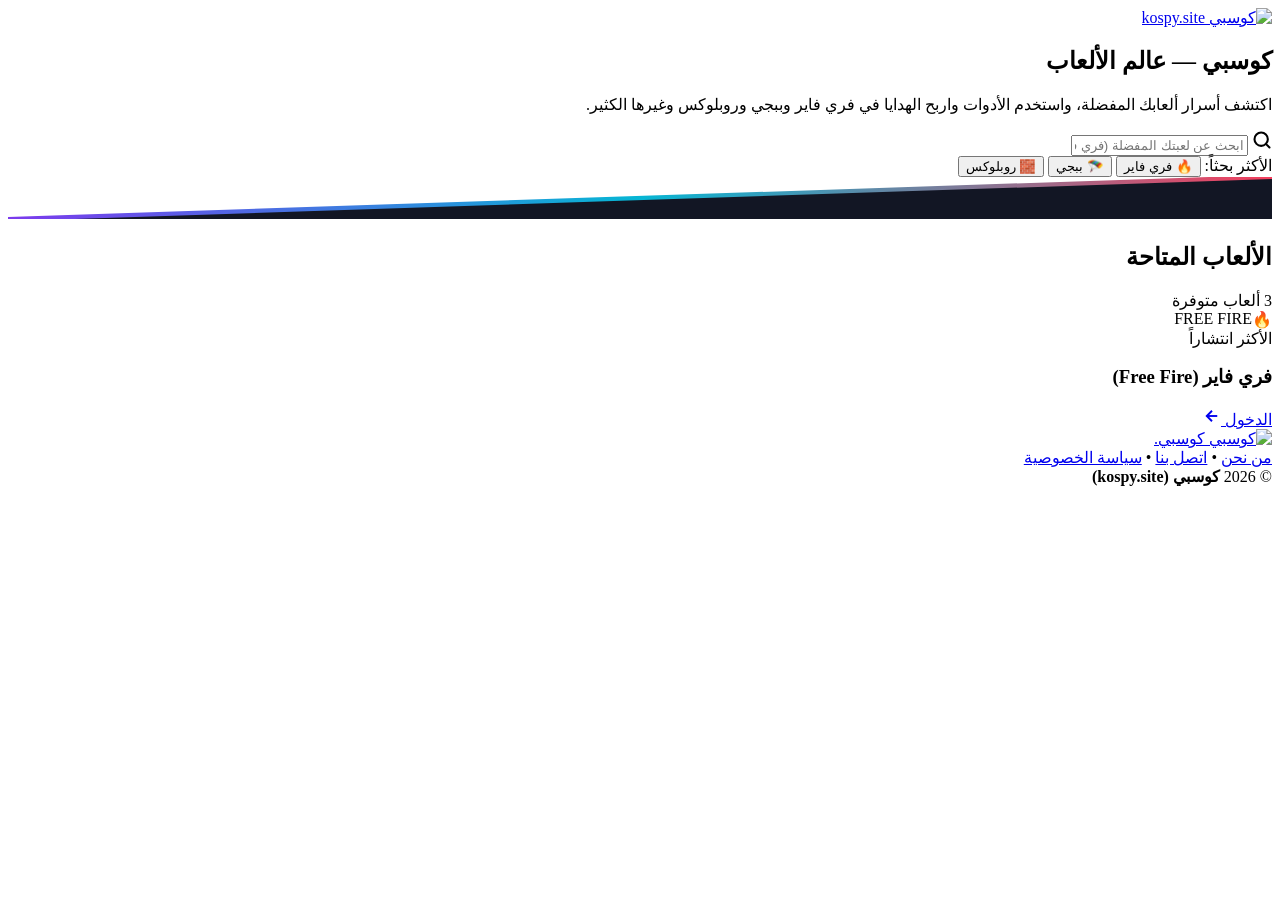
==== index.html @ 6667b2fe "Update index.html" ====
<!DOCTYPE html>
<html lang="ar" dir="rtl">
<head>
    <meta charset="UTF-8">
    <meta name="viewport" content="width=device-width, initial-scale=1.0">
    <meta http-equiv="X-UA-Compatible" content="IE=edge">

    <!-- SEO Primary Meta Tags -->
    <title>كوسبي — عالم الألعاب للمستخدم العربي | kospy.site</title>
    <meta name="title" content="كوسبي — عالم الألعاب للمستخدم العربي | kospy.site">
    <meta name="description" content="اكتشف أسرار ألعابك المفضلة، واستخدم الأدوات والأدلة والهدايا في فري فاير وببجي وروبلوكس وغيرها الكثير.. في مكان واحد على بوابة كوسبي.">
    <meta name="keywords" content="كوسبي, kospy, ألعاب عربية, فري فاير, ببجي, روبلوكس, هدايا ألعاب, أدلة ألعاب, شحنات ألعاب, بوابة ألعاب">
    <meta name="robots" content="index, follow">
    <meta name="language" content="Arabic">
    <meta name="author" content="Kospy Team">
    <meta name="theme-color" content="#0f1117">

    <!-- Canonical URL -->
    <link rel="canonical" href="https://kospy.site/">

    <!-- Open Graph / Facebook Meta Tags -->
    <meta property="og:type" content="website">
    <meta property="og:url" content="https://kospy.site/">
    <meta property="og:title" content="كوسبي — عالم الألعاب للمستخدم العربي">
    <meta property="og:description" content="اكتشف أسرار ألعابك المفضلة، واستخدم الأدوات والأدلة والهدايا في فري فاير وببجي وروبلوكس وغيرها الكثير في مكان واحد.">
    <meta property="og:image" content="https://kospy.site/kospy.png">
    <meta property="og:site_name" content="كوسبي Kospy">
    <meta property="og:locale" content="ar_AR">

    <!-- Twitter Meta Tags -->
    <meta name="twitter:card" content="summary_large_image">
    <meta name="twitter:url" content="https://kospy.site/">
    <meta name="twitter:title" content="كوسبي — عالم الألعاب للمستخدم العربي">
    <meta name="twitter:description" content="اكتشف أسرار ألعابك المفضلة، واستخدم الأدوات والأدلة والهدايا في مكان واحد على كوسبي.">
    <meta name="twitter:image" content="https://kospy.site/kospy.png">

    <!-- Favicon & Search Engine App Icons -->
    <link rel="icon" type="image/png" sizes="32x32" href="Favicon.png">
    <link rel="icon" type="image/png" sizes="16x16" href="Favicon.png">
    <link rel="apple-touch-icon" sizes="180x180" href="Favicon.png">
    <link rel="shortcut icon" type="image/png" href="Favicon.png">
    <link rel="icon" type="image/svg+xml" href="data:image/svg+xml,<svg xmlns='http://www.w3.org/2000/svg' viewBox='0 0 100 100'><text y='.9em' font-size='90'>🎮</text></svg>">

    <!-- Google Fonts: Cairo -->
    <link rel="preconnect" href="https://fonts.googleapis.com">
    <link rel="preconnect" href="https://fonts.gstatic.com" crossorigin>
    <link href="https://fonts.googleapis.com/css2?family=Cairo:wght@400;500;600;700;800;900&display=swap" rel="stylesheet">

    <!-- Custom Stylesheet -->
    <link rel="stylesheet" href="style.css">

    <!-- JSON-LD Structured Data for SEO (WebSite, Organization, ItemList) -->
    <script type="application/ld+json">
    [
      {
        "@context": "https://schema.org",
        "@type": "WebSite",
        "name": "كوسبي",
        "alternateName": "Kospy Gaming",
        "url": "https://kospy.site/",
        "inLanguage": "ar",
        "description": "عالم الألعاب للمستخدم العربي، أدلة، أدوات، وهدايا ألعاب فري فاير، ببجي، روبلوكس وغيرها.",
        "potentialAction": {
          "@type": "SearchAction",
          "target": "https://kospy.site/?q={search_term_string}",
          "query-input": "required name=search_term_string"
        }
      },
      {
        "@context": "https://schema.org",
        "@type": "Organization",
        "name": "كوسبي",
        "url": "https://kospy.site/",
        "logo": "https://kospy.site/kospy.png",
        "sameAs": []
      },
      {
        "@context": "https://schema.org",
        "@type": "ItemList",
        "name": "الألعاب المتاحة على كوسبي",
        "itemListElement": [
          {
            "@type": "ListItem",
            "position": 1,
            "name": "فري فاير (Free Fire)",
            "url": "https://kospy.site/games/Free%20Fire/"
          },
          {
            "@type": "ListItem",
            "position": 2,
            "name": "ببجي موبايل (PUBG Mobile)",
            "url": "https://kospy.site/games/Bubg/"
          },
          {
            "@type": "ListItem",
            "position": 3,
            "name": "روبلوكس (Roblox)",
            "url": "https://kospy.site/games/Roblox/"
          }
        ]
      }
    ]
    </script>
</head>
<body>

    <!-- Background Animated Grid Glow -->
    <div class="bg-glow-container" aria-hidden="true">
        <div class="glow-orb orb-1"></div>
        <div class="glow-orb orb-2"></div>
        <div class="grid-overlay"></div>
    </div>



    <!-- Section 1: Hero Section -->
    <section id="hero" class="hero-section">
        <div class="container">
            <div class="hero-content">
                <!-- 1. Prominent Site Logo -->
                <div class="hero-logo-wrapper">
                    <a href="#" aria-label="كوسبي الصفحة الرئيسية">
                        <img src="kospy.png" alt="كوسبي kospy.site" class="hero-site-logo">
                    </a>
                </div>

                <!-- 2. Main Title -->
                <h1 class="hero-title">
                    كوسبي — <span class="gradient-text">عالم الألعاب</span>
                </h1>

                <!-- 3. Description -->
                <p class="hero-description">
                    اكتشف أسرار ألعابك المفضلة، واستخدم الأدوات واربح الهدايا في فري فاير وببجي وروبلوكس وغيرها الكثير.
                </p>

                <!-- 4. Search Box -->
                <div class="search-box-wrapper">
                    <form class="search-form" onsubmit="event.preventDefault();" role="search">
                        <div class="input-group">
                            <span class="search-icon" aria-hidden="true">
                                <svg width="20" height="20" viewBox="0 0 24 24" fill="none" stroke="currentColor" stroke-width="2.5" stroke-linecap="round" stroke-linejoin="round"><circle cx="11" cy="11" r="8"></circle><line x1="21" y1="21" x2="16.65" y2="16.65"></line></svg>
                            </span>
                            <input
                                type="text"
                                id="gameSearchInput"
                                placeholder="ابحث عن لعبتك المفضلة (فري فاير، ببجي، روبلوكس...)"
                                autocomplete="off"
                                aria-label="البحث عن اللعبة"
                            >
                            <button type="button" id="clearSearchBtn" class="clear-btn" aria-label="مسح البحث" hidden>
                                &times;
                            </button>
                        </div>
                    </form>

                    <!-- Quick Filter Tags (Max 3) -->
                    <div class="quick-tags" aria-label="وسوم البحث السريعة">
                        <span class="tags-label">الأكثر بحثاً:</span>
                        <button type="button" class="tag-btn" data-search="فري فاير">🔥 فري فاير</button>
                        <button type="button" class="tag-btn" data-search=" ببجي">🪂 ببجي</button>
                        <button type="button" class="tag-btn" data-search="روبلوكس">🧱 روبلوكس</button>
                    </div>
                </div>
            </div>
        </div>
    </section>

    <!-- Section 2: Games Cards Grid with Angled Top Divider -->
    <section id="games-section" class="games-section">
        <div class="angled-divider-top" aria-hidden="true">
            <svg viewBox="0 0 1200 40" preserveAspectRatio="none">
                <polygon points="0,40 1200,0 1200,40" fill="#121624"></polygon>
                <line x1="0" y1="40" x2="1200" y2="0" stroke="url(#neonAngleGradient)" stroke-width="4"></line>
                <defs>
                    <linearGradient id="neonAngleGradient" x1="0%" y1="0%" x2="100%" y2="0%">
                        <stop offset="0%" stop-color="#7c3aed" />
                        <stop offset="50%" stop-color="#06b6d4" />
                        <stop offset="100%" stop-color="#f43f5e" />
                    </linearGradient>
                </defs>
            </svg>
        </div>
        <div class="container">
            <div class="section-header">
                <div class="section-title-wrapper">
                    <h2 class="section-title">الألعاب <span class="gradient-text">المتاحة</span></h2>
                </div>
                <div class="games-count-badge">
                    <span id="gamesCount">3</span> ألعاب متوفرة
                </div>
            </div>

            <!-- Game Cards Grid -->
            <div class="games-grid" id="gamesGrid">

                <!-- Game Card 1: Free Fire -->
                <article class="game-card" data-title="فري فاير free fire" data-category="action">
                    <div class="card-banner">
                        <div class="card-image-wrapper">
                            <img src="ff.webp" alt="فري فاير Free Fire" class="card-game-img" width="240" height="240" loading="lazy" decoding="async" onerror="this.style.display='none'; if(this.nextElementSibling) this.nextElementSibling.style.display='flex';">
                            <div class="game-img-placeholder ff-bg" style="display: none;">
                                <span class="game-logo-icon">🔥</span>
                                <span class="game-code-name">FREE FIRE</span>
                            </div>
                        </div>
                        <span class="card-badge badge-popular">الأكثر انتشاراً</span>
                    </div>
                    <div class="card-divider"></div>
                    <div class="card-body">
                        <h3 class="game-name">فري فاير (Free Fire)</h3>
                    </div>
                    <div class="card-footer">
                        <a href="games/Free Fire/index.html" class="btn-entry disabled-entry">
                            <span>الدخول</span>
                            <svg class="btn-arrow" width="18" height="18" viewBox="0 0 24 24" fill="none" stroke="currentColor" stroke-width="2.5"><line x1="19" y1="12" x2="5" y2="12"></line><polyline points="12 19 5 12 12 5"></polyline></svg>
                        </a>
                    </div>
                </article>
            </div>

            <!-- No Results Message -->
            <div class="no-results-box" id="noResults" hidden>
                <div class="no-results-icon">🔎</div>
                <h3>لم نجد ألعاباً تطابق بحثك!</h3>
                <p>جرب البحث بكلمة أخرى مثل "فري فاير" أو "ببجي" أو "روبلوكس".</p>
                <button type="button" class="btn-reset-search" id="resetSearchBtn">إعادة عرض كافة الألعاب</button>
            </div>
        </div>
    </section>

    <!-- Section 3: Footer (Compact Gaming Footer) -->
    <footer class="main-footer" id="about">
        <div class="container">
            <div class="footer-compact-inner">
                <div class="footer-brand">
                    <a href="#" class="brand-logo">
                        <img src="Favicon.png" alt="كوسبي" class="footer-logo-img">
                        <span class="logo-text">كوسبي<span class="logo-dot">.</span></span>
                    </a>
                </div>

                <nav class="footer-nav" aria-label="روابط الموقع">
                    <a href="about.html">من نحن</a>
                    <span class="nav-sep">•</span>
                    <a href="contact.html">اتصل بنا</a>
                    <span class="nav-sep">•</span>
                    <a href="privacy.html">سياسة الخصوصية</a>
                </nav>

                <div class="copyright-text">
                    &copy; <span id="currentYear">2026</span> <strong>كوسبي (kospy.site)</strong>
                </div>
            </div>
        </div>
    </footer>

    <!-- JavaScript File -->
    <script src="script.js"></script>
</body>
</html>
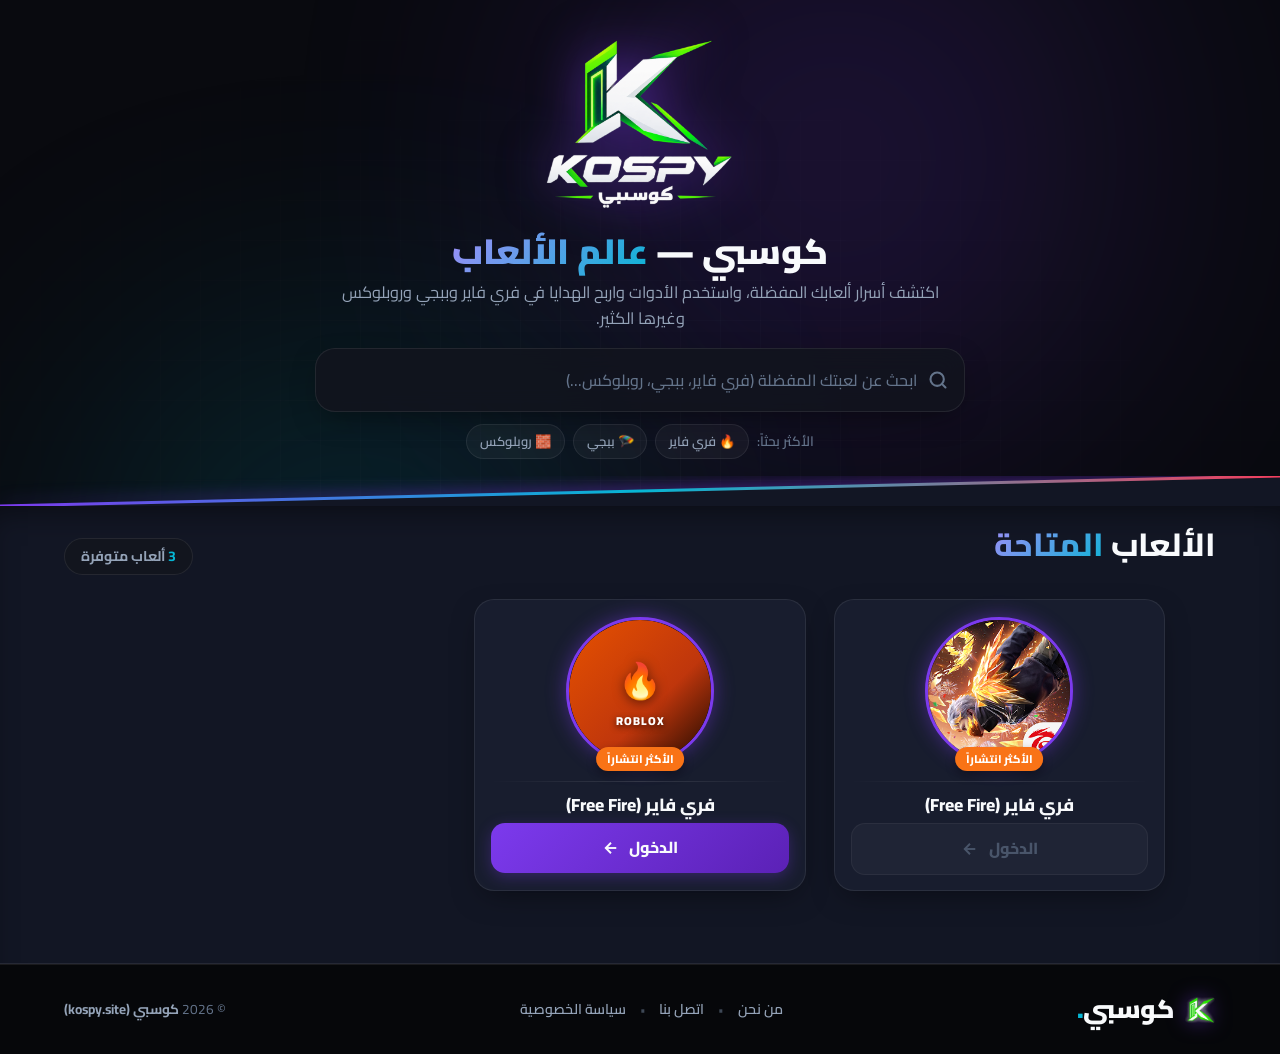
==== commit 53f1f00d: "Fix HTML encoding issues in index.html" ====
--- a/index.html
+++ b/index.html
@@ -158,7 +158,7 @@
                     <div class="quick-tags" aria-label="وسوم البحث السريعة">
                         <span class="tags-label">الأكثر بحثاً:</span>
                         <button type="button" class="tag-btn" data-search="فري فاير">🔥 فري فاير</button>
-                        <button type="button" class="tag-btn" data-search=" ببجي">🪂 ببجي</button>
+                        <button type="button" class="tag-btn" data-search="ببجي">🪂 ببجي</button>
                         <button type="button" class="tag-btn" data-search="روبلوكس">🧱 روبلوكس</button>
                     </div>
                 </div>
@@ -217,6 +217,29 @@
                         </a>
                     </div>
                 </article>
+                <!-- Game Card 2: Roblox -->
+                <article class="game-card" data-title="فري فاير free fire" data-category="action">
+                    <div class="card-banner">
+                        <div class="card-image-wrapper">
+                            <img src="roblox.webp" alt="روبلوكس Roblox" class="card-game-img" width="240" height="240" loading="lazy" decoding="async" onerror="this.style.display='none'; if(this.nextElementSibling) this.nextElementSibling.style.display='flex';">
+                            <div class="game-img-placeholder ff-bg" style="display: none;">
+                                <span class="game-logo-icon">🔥</span>
+                                <span class="game-code-name">Roblox</span>
+                            </div>
+                        </div>
+                        <span class="card-badge badge-popular">الأكثر انتشاراً</span>
+                    </div>
+                    <div class="card-divider"></div>
+                    <div class="card-body">
+                        <h3 class="game-name">فري فاير (Free Fire)</h3>
+                    </div>
+                    <div class="card-footer">
+                        <a href="games/Roblox/index.html" class="btn-entry">
+                            <span>الدخول</span>
+                            <svg class="btn-arrow" width="18" height="18" viewBox="0 0 24 24" fill="none" stroke="currentColor" stroke-width="2.5"><line x1="19" y1="12" x2="5" y2="12"></line><polyline points="12 19 5 12 12 5"></polyline></svg>
+                        </a>
+                    </div>
+                </article>
             </div>
 
             <!-- No Results Message -->
--- a/style.css
+++ b/style.css
@@ -0,0 +1,964 @@
+/* ==========================================================================
+   KOSPY.SITE — Dark Gaming UI Stylesheet
+   Version: 1.0.0
+   Author: Kospy Design System
+   ========================================================================== */
+
+/* --------------------------------------------------------------------------
+   1. CSS Custom Properties / Variables
+   -------------------------------------------------------------------------- */
+:root {
+    --font-family: 'Cairo', system-ui, -apple-system, BlinkMacSystemFont, 'Segoe UI', Roboto, sans-serif;
+
+    /* Color Palette */
+    --bg-dark: #090a0f;
+    --bg-surface: #12151e;
+    --bg-surface-card: #161a26;
+    --bg-surface-hover: #1e2436;
+
+    --accent-purple: #7c3aed;
+    --accent-purple-light: #a78bfa;
+    --accent-purple-glow: rgba(124, 58, 237, 0.35);
+
+    --accent-cyan: #06b6d4;
+    --accent-cyan-glow: rgba(6, 182, 212, 0.35);
+
+    --accent-pink: #f43f5e;
+    --accent-green: #10b981;
+    --accent-orange: #f97316;
+
+    --text-primary: #f8fafc;
+    --text-secondary: #94a3b8;
+    --text-muted: #64748b;
+
+    --border-color: rgba(255, 255, 255, 0.08);
+    --border-color-glow: rgba(124, 58, 237, 0.5);
+
+    /* Spacing & Sizes */
+    --container-max-width: 1200px;
+    --header-height: 76px;
+    --radius-sm: 8px;
+    --radius-md: 14px;
+    --radius-lg: 20px;
+    --radius-full: 9999px;
+
+    /* Transitions & Shadows */
+    --transition-fast: 0.2s cubic-bezier(0.4, 0, 0.2, 1);
+    --transition-normal: 0.3s cubic-bezier(0.4, 0, 0.2, 1);
+    --shadow-glow: 0 0 25px rgba(124, 58, 237, 0.25);
+    --shadow-card: 0 10px 30px -10px rgba(0, 0, 0, 0.5);
+}
+
+/* --------------------------------------------------------------------------
+   2. Reset & General Setup
+   -------------------------------------------------------------------------- */
+*, *::before, *::after {
+    box-sizing: border-box;
+    margin: 0;
+    padding: 0;
+}
+
+html {
+    scroll-behavior: smooth;
+    font-size: 16px;
+}
+
+body {
+    font-family: var(--font-family);
+    background-color: var(--bg-dark);
+    color: var(--text-primary);
+    line-height: 1.6;
+    overflow-x: hidden;
+    min-height: 100vh;
+    display: flex;
+    flex-direction: column;
+    -webkit-font-smoothing: antialiased;
+    -moz-osx-font-smoothing: grayscale;
+}
+
+/* Custom Scrollbar */
+::-webkit-scrollbar {
+    width: 10px;
+}
+::-webkit-scrollbar-track {
+    background: var(--bg-dark);
+}
+::-webkit-scrollbar-thumb {
+    background: #262b3d;
+    border-radius: var(--radius-full);
+}
+::-webkit-scrollbar-thumb:hover {
+    background: var(--accent-purple);
+}
+
+/* Container */
+.container {
+    width: 100%;
+    max-width: var(--container-max-width);
+    margin: 0 auto;
+    padding: 0 1.5rem;
+}
+
+a {
+    color: inherit;
+    text-decoration: none;
+    transition: var(--transition-fast);
+}
+
+button {
+    font-family: inherit;
+    cursor: pointer;
+    border: none;
+    outline: none;
+    background: none;
+}
+
+/* --------------------------------------------------------------------------
+   3. Dynamic Background Effects
+   -------------------------------------------------------------------------- */
+.bg-glow-container {
+    position: fixed;
+    top: 0;
+    left: 0;
+    width: 100vw;
+    height: 100vh;
+    pointer-events: none;
+    z-index: -1;
+    overflow: hidden;
+}
+
+.glow-orb {
+    position: absolute;
+    border-radius: 50%;
+    filter: blur(140px);
+    opacity: 0.22;
+    animation: floatOrb 18s ease-in-out infinite alternate;
+}
+
+.orb-1 {
+    top: -10%;
+    right: 15%;
+    width: 500px;
+    height: 500px;
+    background: var(--accent-purple);
+}
+
+.orb-2 {
+    top: 40%;
+    left: 10%;
+    width: 450px;
+    height: 450px;
+    background: var(--accent-cyan);
+    animation-delay: -7s;
+}
+
+.grid-overlay {
+    position: absolute;
+    inset: 0;
+    background-image:
+        linear-gradient(to right, rgba(255, 255, 255, 0.02) 1px, transparent 1px),
+        linear-gradient(to bottom, rgba(255, 255, 255, 0.02) 1px, transparent 1px);
+    background-size: 40px 40px;
+    mask-image: radial-gradient(ellipse at center, rgba(0,0,0,1) 0%, rgba(0,0,0,0) 80%);
+}
+
+@keyframes floatOrb {
+    0% { transform: translate(0, 0) scale(1); }
+    50% { transform: translate(40px, 30px) scale(1.1); }
+    100% { transform: translate(-30px, -20px) scale(0.95); }
+}
+
+/* --------------------------------------------------------------------------
+   4. Header & Navigation
+   -------------------------------------------------------------------------- */
+.main-header {
+    position: sticky;
+    top: 0;
+    z-index: 100;
+    height: var(--header-height);
+    background: rgba(9, 10, 15, 0.75);
+    backdrop-filter: blur(16px);
+    -webkit-backdrop-filter: blur(16px);
+    border-bottom: 1px solid var(--border-color);
+}
+
+.header-content {
+    display: flex;
+    align-items: center;
+    justify-content: space-between;
+    height: 100%;
+}
+
+.brand-logo {
+    display: flex;
+    align-items: center;
+    gap: 0.6rem;
+}
+
+.logo-icon {
+    font-size: 1.8rem;
+    filter: drop-shadow(0 0 10px rgba(124, 58, 237, 0.6));
+    animation: pulseIcon 3s ease-in-out infinite alternate;
+}
+
+.logo-text {
+    font-size: 1.6rem;
+    font-weight: 900;
+    letter-spacing: -0.5px;
+    color: var(--text-primary);
+}
+
+.logo-dot {
+    color: var(--accent-cyan);
+}
+
+.nav-links {
+    display: flex;
+    align-items: center;
+    gap: 2rem;
+}
+
+.nav-link {
+    font-weight: 600;
+    font-size: 1rem;
+    color: var(--text-secondary);
+    position: relative;
+    padding: 0.4rem 0;
+}
+
+.nav-link:hover, .nav-link.active {
+    color: var(--text-primary);
+}
+
+.nav-link.active::after {
+    content: '';
+    position: absolute;
+    bottom: 0;
+    right: 0;
+    width: 100%;
+    height: 2px;
+    background: linear-gradient(90deg, var(--accent-purple), var(--accent-cyan));
+    border-radius: var(--radius-full);
+}
+
+.btn-header-glow {
+    display: inline-flex;
+    align-items: center;
+    padding: 0.6rem 1.4rem;
+    background: rgba(124, 58, 237, 0.15);
+    border: 1px solid rgba(124, 58, 237, 0.4);
+    color: var(--text-primary);
+    font-weight: 700;
+    font-size: 0.95rem;
+    border-radius: var(--radius-full);
+    transition: var(--transition-normal);
+}
+
+.btn-header-glow:hover {
+    background: var(--accent-purple);
+    box-shadow: 0 0 20px var(--accent-purple-glow);
+    transform: translateY(-2px);
+}
+
+/* --------------------------------------------------------------------------
+   5. Hero Section (Balanced Proportional Design)
+   -------------------------------------------------------------------------- */
+.hero-section {
+    padding: 2.5rem 0 1rem 0;
+    text-align: center;
+    position: relative;
+}
+
+.hero-logo-wrapper {
+    margin-bottom: 0.8rem;
+    display: flex;
+    justify-content: center;
+    align-items: center;
+}
+
+.hero-site-logo {
+    max-width: 195px;
+    height: auto;
+    object-fit: contain;
+    filter: drop-shadow(0 0 25px rgba(124, 58, 237, 0.5));
+    transition: transform var(--transition-normal), filter var(--transition-normal);
+}
+
+.hero-site-logo:hover {
+    transform: scale(1.04);
+    filter: drop-shadow(0 0 35px rgba(6, 182, 212, 0.65));
+}
+
+.hero-brand-logo .logo-text {
+    font-size: 2rem;
+}
+
+.hero-content {
+    max-width: 720px;
+    margin: 0 auto;
+    display: flex;
+    flex-direction: column;
+    align-items: center;
+}
+
+.hero-badge {
+    display: inline-flex;
+    align-items: center;
+    gap: 0.5rem;
+    background: rgba(16, 185, 129, 0.1);
+    border: 1px solid rgba(16, 185, 129, 0.3);
+    color: var(--accent-green);
+    padding: 0.3rem 0.95rem;
+    border-radius: var(--radius-full);
+    font-size: 0.82rem;
+    font-weight: 700;
+    margin-bottom: 0.65rem;
+}
+
+.badge-dot {
+    width: 8px;
+    height: 8px;
+    background-color: var(--accent-green);
+    border-radius: 50%;
+    box-shadow: 0 0 8px var(--accent-green);
+    animation: blinkDot 1.5s infinite;
+}
+
+@keyframes blinkDot {
+    0%, 100% { opacity: 1; }
+    50% { opacity: 0.3; }
+}
+
+.hero-title {
+    font-size: 2.2rem;
+    font-weight: 900;
+    line-height: 1.25;
+    margin-bottom: 0.45rem;
+    color: var(--text-primary);
+}
+
+.gradient-text {
+    background: linear-gradient(135deg, var(--accent-purple-light) 0%, var(--accent-cyan) 100%);
+    -webkit-background-clip: text;
+    -webkit-text-fill-color: transparent;
+    background-clip: text;
+}
+
+.hero-description {
+    font-size: 1.02rem;
+    color: var(--text-secondary);
+    line-height: 1.55;
+    margin-bottom: 1.1rem;
+    max-width: 640px;
+}
+
+/* Search Box Component */
+.search-box-wrapper {
+    width: 100%;
+    max-width: 650px;
+}
+
+.search-form {
+    position: relative;
+    width: 100%;
+}
+
+.input-group {
+    position: relative;
+    display: flex;
+    align-items: center;
+    background: rgba(18, 21, 30, 0.85);
+    border: 1px solid var(--border-color);
+    border-radius: var(--radius-lg);
+    padding: 0.35rem 1rem;
+    backdrop-filter: blur(12px);
+    transition: var(--transition-normal);
+    box-shadow: var(--shadow-card);
+}
+
+.input-group:focus-within {
+    border-color: var(--accent-purple);
+    box-shadow: 0 0 20px var(--accent-purple-glow);
+    background: var(--bg-surface-card);
+}
+
+.search-icon {
+    display: flex;
+    align-items: center;
+    color: var(--text-muted);
+    margin-left: 0.7rem;
+}
+
+.input-group:focus-within .search-icon {
+    color: var(--accent-purple-light);
+}
+
+#gameSearchInput {
+    width: 100%;
+    background: transparent;
+    border: none;
+    outline: none;
+    color: var(--text-primary);
+    font-size: 1rem;
+    font-weight: 600;
+    font-family: var(--font-family);
+    padding: 0.65rem 0;
+}
+
+#gameSearchInput::placeholder {
+    color: var(--text-muted);
+    font-weight: 500;
+}
+
+.clear-btn {
+    font-size: 1.3rem;
+    color: var(--text-muted);
+    padding: 0 0.4rem;
+    transition: var(--transition-fast);
+}
+
+.clear-btn:hover {
+    color: var(--accent-pink);
+}
+
+/* Quick Filter Tags */
+.quick-tags {
+    display: flex;
+    align-items: center;
+    justify-content: center;
+    flex-wrap: wrap;
+    gap: 0.5rem;
+    margin-top: 0.7rem;
+}
+
+.tags-label {
+    font-size: 0.85rem;
+    color: var(--text-muted);
+    font-weight: 600;
+}
+
+.tag-btn {
+    background: rgba(255, 255, 255, 0.04);
+    border: 1px solid var(--border-color);
+    color: var(--text-secondary);
+    padding: 0.3rem 0.8rem;
+    border-radius: var(--radius-full);
+    font-size: 0.82rem;
+    font-weight: 600;
+    transition: var(--transition-fast);
+}
+
+.tag-btn:hover {
+    background: rgba(124, 58, 237, 0.15);
+    border-color: rgba(124, 58, 237, 0.4);
+    color: var(--text-primary);
+    transform: translateY(-1px);
+}
+
+/* --------------------------------------------------------------------------
+   Section Separator (Hero -> Games)
+   -------------------------------------------------------------------------- */
+.angled-divider-top {
+    position: absolute;
+    top: -29px;
+    left: 0;
+    width: 100%;
+    height: 30px;
+    overflow: hidden;
+    line-height: 0;
+    pointer-events: none;
+    z-index: 2;
+}
+
+.angled-divider-top svg {
+    display: block;
+    width: 100%;
+    height: 100%;
+    filter: drop-shadow(0 -3px 8px rgba(124, 58, 237, 0.4));
+}
+
+/* --------------------------------------------------------------------------
+   6. Games Grid Section (Section 2)
+   -------------------------------------------------------------------------- */
+.games-section {
+    background-color: #121624;
+    padding: 0.85rem 0 4.5rem 0;
+    position: relative;
+    margin-top: 30px;
+    border-bottom: 1px solid var(--border-color);
+    box-shadow: inset 0 20px 30px -15px rgba(0, 0, 0, 0.5);
+}
+
+.section-header {
+    display: flex;
+    align-items: flex-end;
+    justify-content: space-between;
+    margin-bottom: 1.5rem;
+    flex-wrap: wrap;
+    gap: 1rem;
+}
+
+.section-title {
+    font-size: 2rem;
+    font-weight: 800;
+    margin-bottom: 0.3rem;
+}
+
+.section-subtitle {
+    color: var(--text-secondary);
+    font-size: 0.95rem;
+}
+
+.games-count-badge {
+    background: var(--bg-surface);
+    border: 1px solid var(--border-color);
+    padding: 0.4rem 1rem;
+    border-radius: var(--radius-full);
+    font-size: 0.88rem;
+    font-weight: 700;
+    color: var(--text-secondary);
+}
+
+.games-count-badge span {
+    color: var(--accent-cyan);
+}
+
+/* Responsive CSS Grid */
+.games-grid {
+    display: grid;
+    grid-template-columns: repeat(auto-fill, minmax(260px, 1fr));
+    gap: 1.5rem;
+}
+
+/* Circular Gaming Card Item */
+.game-card {
+    background: #181d2e;
+    border: 1px solid rgba(255, 255, 255, 0.08);
+    border-radius: var(--radius-lg);
+    padding: 1.1rem 1rem 0.95rem;
+    display: flex;
+    flex-direction: column;
+    align-items: center;
+    text-align: center;
+    transition: var(--transition-normal);
+    position: relative;
+    box-shadow: var(--shadow-card);
+}
+
+.game-card:hover {
+    transform: translateY(-5px);
+    border-color: var(--border-color-glow);
+    box-shadow: 0 12px 30px -8px rgba(124, 58, 237, 0.35);
+}
+
+/* Larger Circular Image Container */
+.card-banner {
+    position: relative;
+    width: 148px;
+    height: 148px;
+    margin-bottom: 0.5rem;
+    display: flex;
+    justify-content: center;
+    align-items: center;
+}
+
+.card-image-wrapper {
+    width: 100%;
+    height: 100%;
+    border-radius: 50%;
+    overflow: hidden;
+    border: 3px solid var(--accent-purple);
+    box-shadow: 0 0 20px rgba(124, 58, 237, 0.45);
+    background: #0d101a;
+    position: relative;
+}
+
+.card-game-img {
+    width: 100%;
+    height: 100%;
+    object-fit: cover;
+    display: block;
+    transition: transform var(--transition-normal);
+}
+
+.game-card:hover .card-game-img {
+    transform: scale(1.08);
+}
+
+.game-img-placeholder {
+    width: 100%;
+    height: 100%;
+    border-radius: 50%;
+    display: flex;
+    flex-direction: column;
+    align-items: center;
+    justify-content: center;
+    gap: 0.2rem;
+    transition: var(--transition-normal);
+}
+
+.ff-bg {
+    background: linear-gradient(135deg, #e65100 0%, #bf360c 60%, #1a0800 100%);
+}
+
+.pubg-bg {
+    background: linear-gradient(135deg, #ff6f00 0%, #4e342e 60%, #0d0907 100%);
+}
+
+.roblox-bg {
+    background: linear-gradient(135deg, #d50000 0%, #37474f 60%, #0f1416 100%);
+}
+
+.fortnite-bg {
+    background: linear-gradient(135deg, #6a1b9a 0%, #283593 60%, #090b1c 100%);
+}
+
+.mc-bg {
+    background: linear-gradient(135deg, #2e7d32 0%, #1b5e20 60%, #081a09 100%);
+}
+
+.gta-bg {
+    background: linear-gradient(135deg, #c2185b 0%, #4a148c 60%, #0f051c 100%);
+}
+
+.game-logo-icon {
+    font-size: 2.2rem;
+    filter: drop-shadow(0 2px 6px rgba(0,0,0,0.5));
+}
+
+.game-code-name {
+    font-size: 0.72rem;
+    font-weight: 900;
+    letter-spacing: 1px;
+    color: #ffffff;
+    text-shadow: 0 2px 6px rgba(0,0,0,0.7);
+    text-transform: uppercase;
+}
+
+/* Badges */
+.card-badge {
+    position: absolute;
+    bottom: -6px;
+    left: 50%;
+    transform: translateX(-50%);
+    white-space: nowrap;
+    padding: 0.2rem 0.65rem;
+    border-radius: var(--radius-full);
+    font-size: 0.7rem;
+    font-weight: 800;
+    box-shadow: 0 4px 10px rgba(0,0,0,0.4);
+    z-index: 2;
+}
+
+.badge-popular {
+    background: var(--accent-orange);
+    color: #fff;
+}
+
+.badge-hot {
+    background: var(--accent-pink);
+    color: #fff;
+}
+
+.badge-new {
+    background: var(--accent-cyan);
+    color: #000;
+}
+
+.badge-trending {
+    background: var(--accent-purple);
+    color: #fff;
+}
+
+.badge-creative {
+    background: var(--accent-green);
+    color: #fff;
+}
+
+/* Horizontal Split Line */
+.card-divider {
+    width: 100%;
+    height: 1px;
+    background: linear-gradient(90deg, transparent, rgba(255, 255, 255, 0.12), transparent);
+    margin: 0.45rem 0;
+}
+
+/* Body & Footer */
+.card-body {
+    padding: 0.15rem 0 0.15rem 0;
+    width: 100%;
+}
+
+.game-name {
+    font-size: 1.1rem;
+    font-weight: 800;
+    margin: 0 0 0.1rem 0;
+    color: var(--text-primary);
+}
+
+.card-footer {
+    width: 100%;
+    padding: 0;
+    border-top: none;
+}
+
+.btn-entry {
+    display: flex;
+    align-items: center;
+    justify-content: center;
+    gap: 0.6rem;
+    width: 100%;
+    padding: 0.75rem 0;
+    background: linear-gradient(135deg, var(--accent-purple) 0%, #5b21b6 100%);
+    color: var(--text-primary);
+    font-weight: 800;
+    font-size: 1rem;
+    border-radius: var(--radius-md);
+    transition: var(--transition-normal);
+    box-shadow: 0 4px 15px rgba(124, 58, 237, 0.3);
+}
+
+.btn-entry:hover {
+    background: linear-gradient(135deg, #8b5cf6 0%, var(--accent-purple) 100%);
+    box-shadow: 0 6px 20px var(--accent-purple-glow);
+}
+
+.btn-arrow {
+    transition: transform var(--transition-fast);
+}
+
+.btn-entry:hover .btn-arrow {
+    transform: translateX(-4px);
+}
+
+.disabled-entry {
+    background: rgba(255, 255, 255, 0.05) !important;
+    border: 1px solid var(--border-color);
+    color: var(--text-muted) !important;
+    box-shadow: none !important;
+    cursor: not-allowed;
+    pointer-events: none;
+    opacity: 0.65;
+}
+
+/* No Results Container */
+.no-results-box {
+    text-align: center;
+    padding: 4rem 2rem;
+    background: var(--bg-surface-card);
+    border: 1px dashed var(--border-color);
+    border-radius: var(--radius-lg);
+    margin-top: 1rem;
+}
+
+.no-results-icon {
+    font-size: 3.5rem;
+    margin-bottom: 1rem;
+    opacity: 0.6;
+}
+
+.no-results-box h3 {
+    font-size: 1.4rem;
+    margin-bottom: 0.5rem;
+}
+
+.no-results-box p {
+    color: var(--text-secondary);
+    margin-bottom: 1.5rem;
+}
+
+.btn-reset-search {
+    background: var(--accent-purple);
+    color: var(--text-primary);
+    font-weight: 700;
+    padding: 0.6rem 1.5rem;
+    border-radius: var(--radius-full);
+    transition: var(--transition-fast);
+}
+
+.btn-reset-search:hover {
+    box-shadow: 0 0 15px var(--accent-purple-glow);
+}
+
+/* --------------------------------------------------------------------------
+   7. Footer Section (Compact Sleek Design)
+   -------------------------------------------------------------------------- */
+.main-footer {
+    background: #06070a;
+    border-top: 1px solid var(--border-color);
+    padding: 1.5rem 0;
+    margin-top: auto;
+}
+
+.footer-compact-inner {
+    display: flex;
+    align-items: center;
+    justify-content: space-between;
+    flex-wrap: wrap;
+    gap: 1.25rem;
+}
+
+.footer-logo-img {
+    width: 32px;
+    height: 32px;
+    object-fit: contain;
+    filter: drop-shadow(0 0 10px rgba(124, 58, 237, 0.6));
+    border-radius: var(--radius-sm);
+}
+
+.footer-nav {
+    display: flex;
+    align-items: center;
+    gap: 0.85rem;
+    flex-wrap: wrap;
+}
+
+.footer-nav a {
+    color: var(--text-secondary);
+    font-size: 0.88rem;
+    font-weight: 600;
+    transition: var(--transition-fast);
+}
+
+.footer-nav a:hover {
+    color: var(--accent-purple-light);
+}
+
+.nav-sep {
+    color: var(--text-muted);
+    font-size: 0.75rem;
+    opacity: 0.6;
+}
+
+.copyright-text {
+    font-size: 0.85rem;
+    color: var(--text-muted);
+}
+
+.copyright-text strong {
+    color: var(--text-secondary);
+}
+
+.footer-badge span {
+    font-size: 0.85rem;
+    color: var(--text-muted);
+    background: rgba(255, 255, 255, 0.03);
+    padding: 0.35rem 0.9rem;
+    border-radius: var(--radius-full);
+    border: 1px solid var(--border-color);
+}
+
+/* --------------------------------------------------------------------------
+   8. Responsive Media Queries (Mobile & Desktop Grid Tweaks)
+   -------------------------------------------------------------------------- */
+@media (min-width: 769px) {
+    .games-grid {
+        grid-template-columns: repeat(3, 1fr);
+        gap: 1.75rem;
+        max-width: 1050px;
+        margin: 0 auto;
+    }
+}
+
+@media (max-width: 992px) {
+    .hero-title {
+        font-size: 2.1rem;
+    }
+}
+
+@media (max-width: 768px) {
+    .hero-site-logo {
+        max-width: 155px;
+    }
+    .hero-section {
+        padding: 1.5rem 0 0.2rem 0;
+    }
+    .hero-title {
+        font-size: 1.65rem;
+    }
+    .hero-description {
+        font-size: 0.9rem;
+        margin-bottom: 0.85rem;
+    }
+    .section-title {
+        font-size: 1.5rem;
+    }
+    .footer-compact-inner {
+        flex-direction: column;
+        text-align: center;
+        gap: 0.75rem;
+    }
+}
+
+/* Mobile Screens: 2 Cards Side-By-Side Grid */
+@media (max-width: 640px) {
+    .container {
+        padding: 0 0.8rem;
+    }
+    .hero-section {
+        padding: 1.25rem 0 0.1rem 0;
+    }
+    .quick-tags {
+        margin-top: 0.45rem;
+        margin-bottom: 0;
+    }
+    .games-section {
+        margin-top: 20px;
+        padding: 0.5rem 0 3.5rem 0;
+    }
+    .angled-divider-top {
+        top: -19px;
+        height: 20px;
+    }
+    .section-header {
+        margin-bottom: 1rem;
+    }
+    .games-grid {
+        grid-template-columns: repeat(2, 1fr);
+        gap: 0.75rem;
+    }
+    .game-card {
+        padding: 1rem 0.6rem 0.85rem;
+    }
+    .card-banner {
+        width: 88px;
+        height: 88px;
+        margin-bottom: 0.65rem;
+    }
+    .card-image-wrapper {
+        border-width: 2px;
+    }
+    .game-logo-icon {
+        font-size: 1.6rem;
+    }
+    .game-code-name {
+        font-size: 0.6rem;
+    }
+    .card-badge {
+        font-size: 0.58rem;
+        padding: 0.15rem 0.45rem;
+        bottom: -5px;
+    }
+    .card-body {
+        padding: 0.15rem 0 0.15rem 0;
+    }
+    .game-name {
+        font-size: 0.88rem;
+        white-space: nowrap;
+        overflow: hidden;
+        text-overflow: ellipsis;
+    }
+    .card-footer {
+        padding: 0;
+    }
+    .btn-entry {
+        padding: 0.42rem 0;
+        font-size: 0.8rem;
+        border-radius: var(--radius-sm);
+        gap: 0.35rem;
+    }
+    .btn-arrow {
+        width: 13px;
+        height: 13px;
+    }
+}
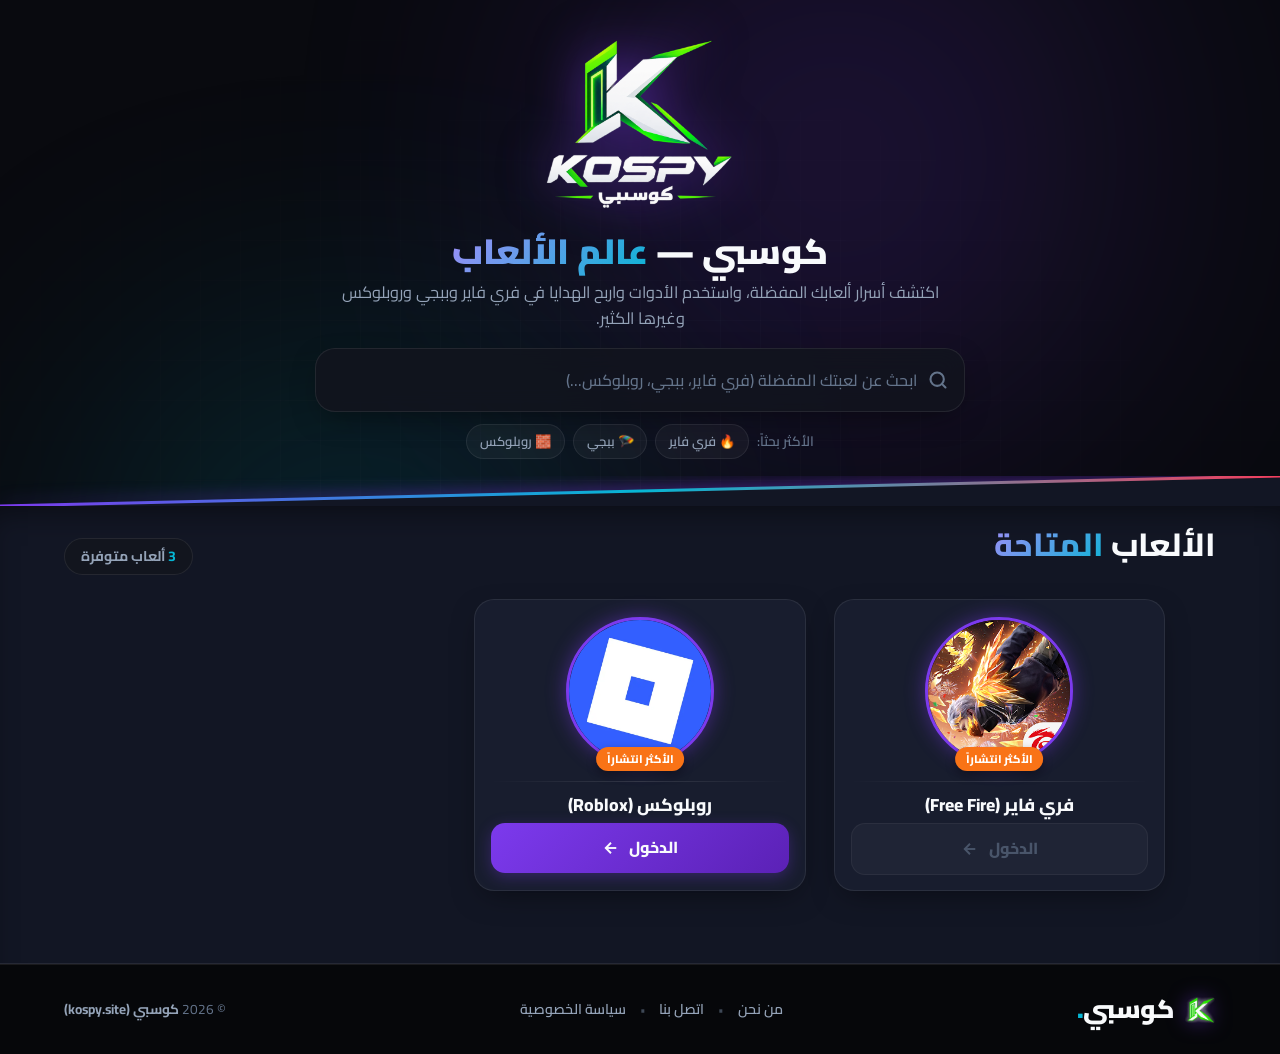
==== commit df22cec0: "Add files via upload" ====
--- a/index.html
+++ b/index.html
@@ -218,7 +218,7 @@
                     </div>
                 </article>
                 <!-- Game Card 2: Roblox -->
-                <article class="game-card" data-title="فري فاير free fire" data-category="action">
+                <article class="game-card" data-title="Roblox روبلوكس" data-category="action">
                     <div class="card-banner">
                         <div class="card-image-wrapper">
                             <img src="roblox.webp" alt="روبلوكس Roblox" class="card-game-img" width="240" height="240" loading="lazy" decoding="async" onerror="this.style.display='none'; if(this.nextElementSibling) this.nextElementSibling.style.display='flex';">
@@ -231,7 +231,7 @@
                     </div>
                     <div class="card-divider"></div>
                     <div class="card-body">
-                        <h3 class="game-name">فري فاير (Free Fire)</h3>
+                        <h3 class="game-name"> روبلوكس (Roblox)</h3>
                     </div>
                     <div class="card-footer">
                         <a href="games/Roblox/index.html" class="btn-entry">
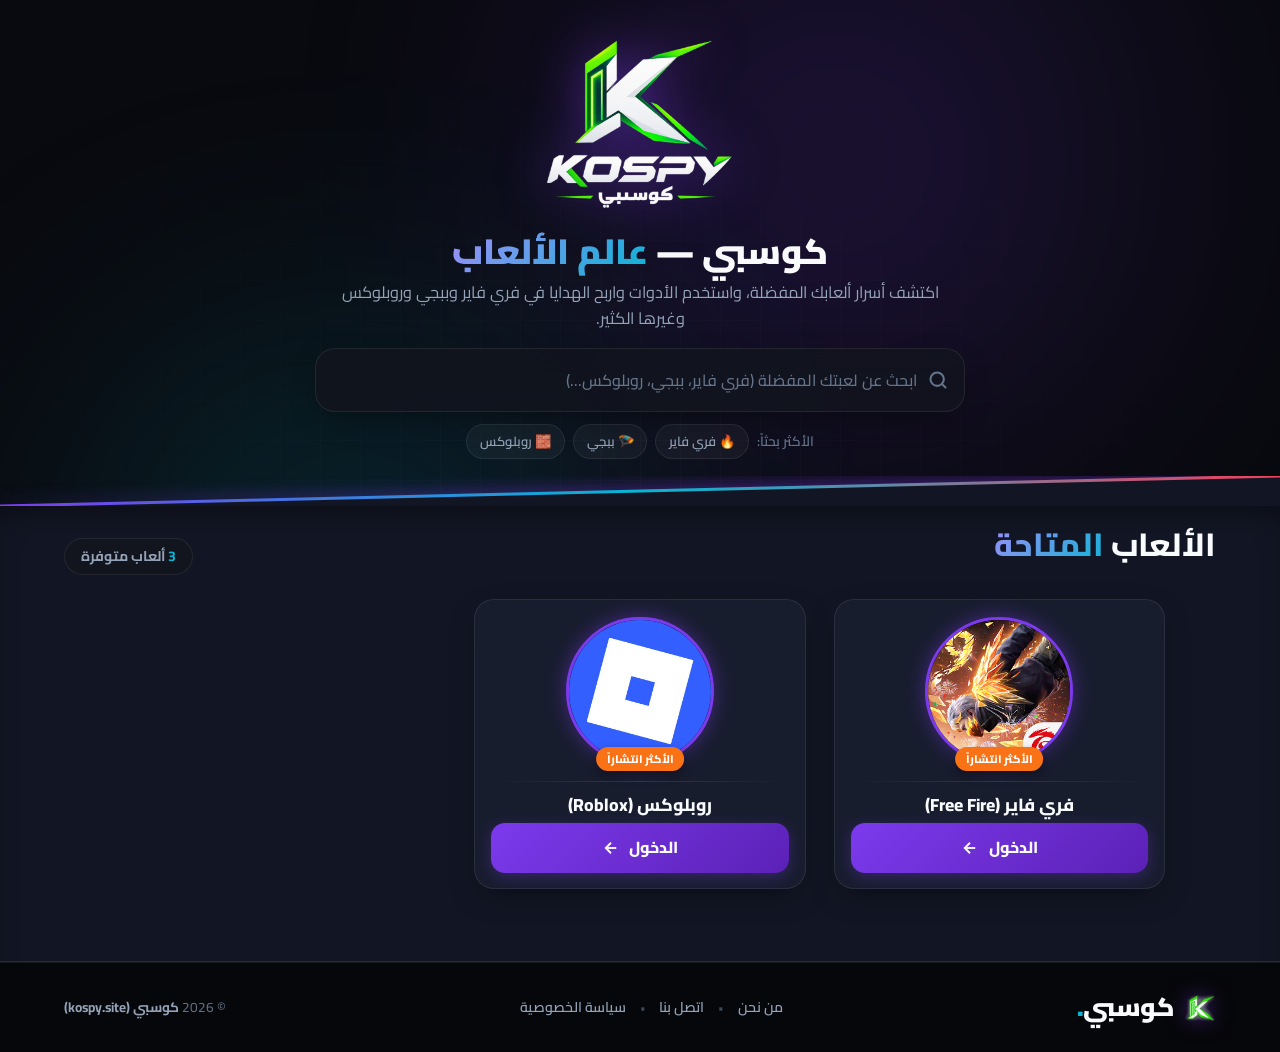
==== commit ea380aa1: "Update index.html" ====
--- a/index.html
+++ b/index.html
@@ -211,7 +211,7 @@
                         <h3 class="game-name">فري فاير (Free Fire)</h3>
                     </div>
                     <div class="card-footer">
-                        <a href="games/Free Fire/index.html" class="btn-entry disabled-entry">
+                        <a href="games/Free-Fire/index.html" class="btn-entry">
                             <span>الدخول</span>
                             <svg class="btn-arrow" width="18" height="18" viewBox="0 0 24 24" fill="none" stroke="currentColor" stroke-width="2.5"><line x1="19" y1="12" x2="5" y2="12"></line><polyline points="12 19 5 12 12 5"></polyline></svg>
                         </a>
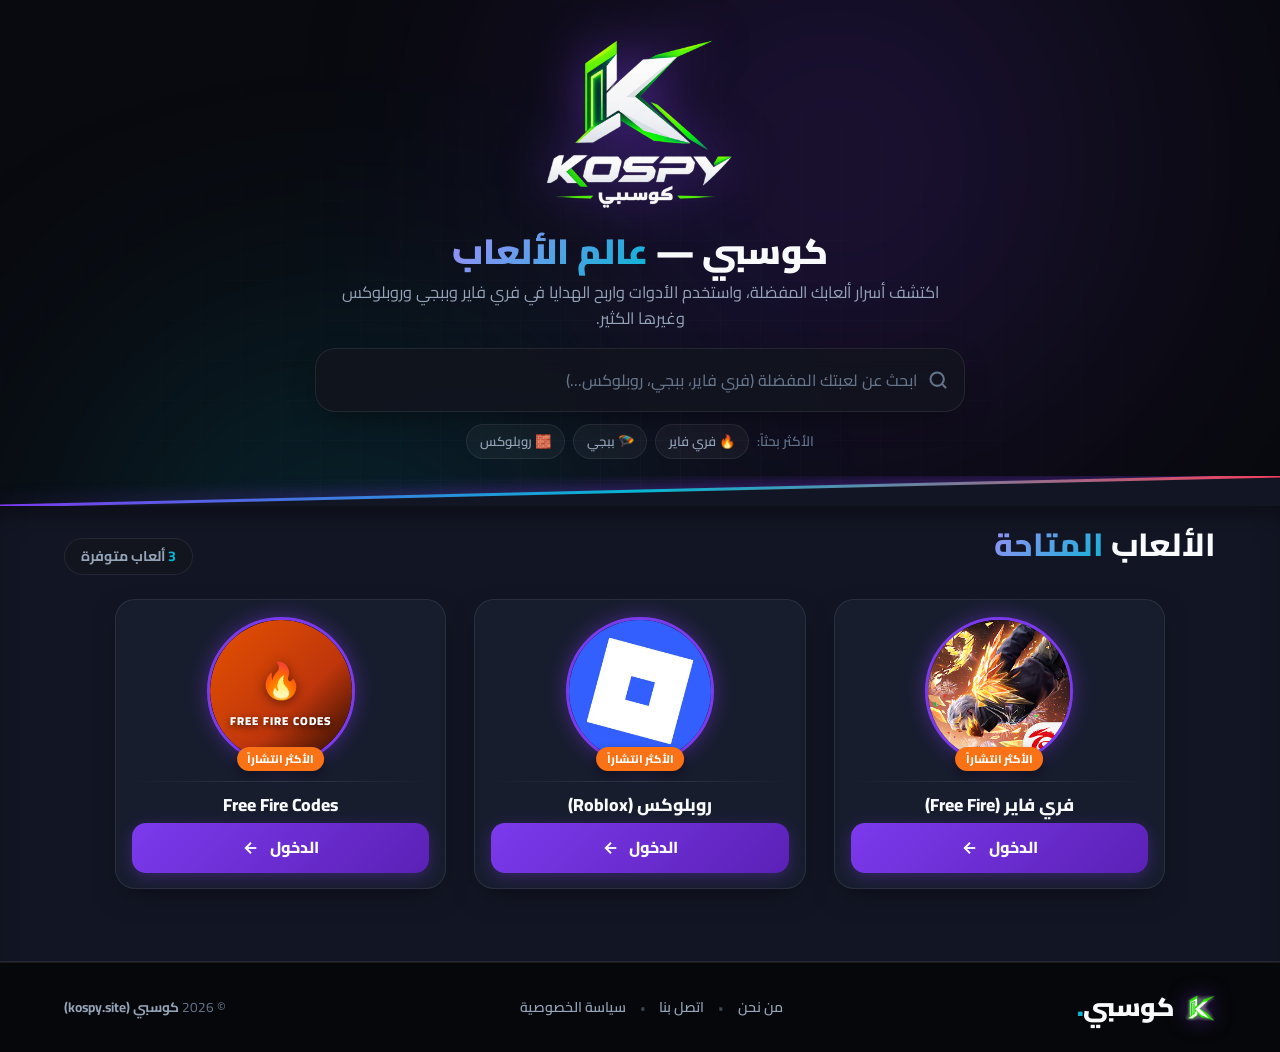
==== commit 0ae2b9d7: "Update index.html" ====
--- a/index.html
+++ b/index.html
@@ -217,6 +217,7 @@
                         </a>
                     </div>
                 </article>
+                
                 <!-- Game Card 2: Roblox -->
                 <article class="game-card" data-title="Roblox روبلوكس" data-category="action">
                     <div class="card-banner">
@@ -240,6 +241,29 @@
                         </a>
                     </div>
                 </article>
+                <!-- Game Card 3: Free Fire Codes -->
+                <article class="game-card" data-title="FreeFire Codes" data-category="action">
+                    <div class="card-banner">
+                        <div class="card-image-wrapper">
+                            <img src="freefire_codes.png" alt="Free Fire Codes" class="card-game-img" width="240" height="240" loading="lazy" decoding="async" onerror="this.style.display='none'; if(this.nextElementSibling) this.nextElementSibling.style.display='flex';">
+                            <div class="game-img-placeholder ff-bg" style="display: none;">
+                                <span class="game-logo-icon">🔥</span>
+                                <span class="game-code-name">Free Fire Codes</span>
+                            </div>
+                        </div>
+                        <span class="card-badge badge-popular">الأكثر انتشاراً</span>
+                    </div>
+                    <div class="card-divider"></div>
+                    <div class="card-body">
+                        <h3 class="game-name"> Free Fire Codes</h3>
+                    </div>
+                    <div class="card-footer">
+                        <a href="games/freefire_codes/index.html" class="btn-entry">
+                            <span>الدخول</span>
+                            <svg class="btn-arrow" width="18" height="18" viewBox="0 0 24 24" fill="none" stroke="currentColor" stroke-width="2.5"><line x1="19" y1="12" x2="5" y2="12"></line><polyline points="12 19 5 12 12 5"></polyline></svg>
+                        </a>
+                    </div>
+                </article>
             </div>
 
             <!-- No Results Message -->
